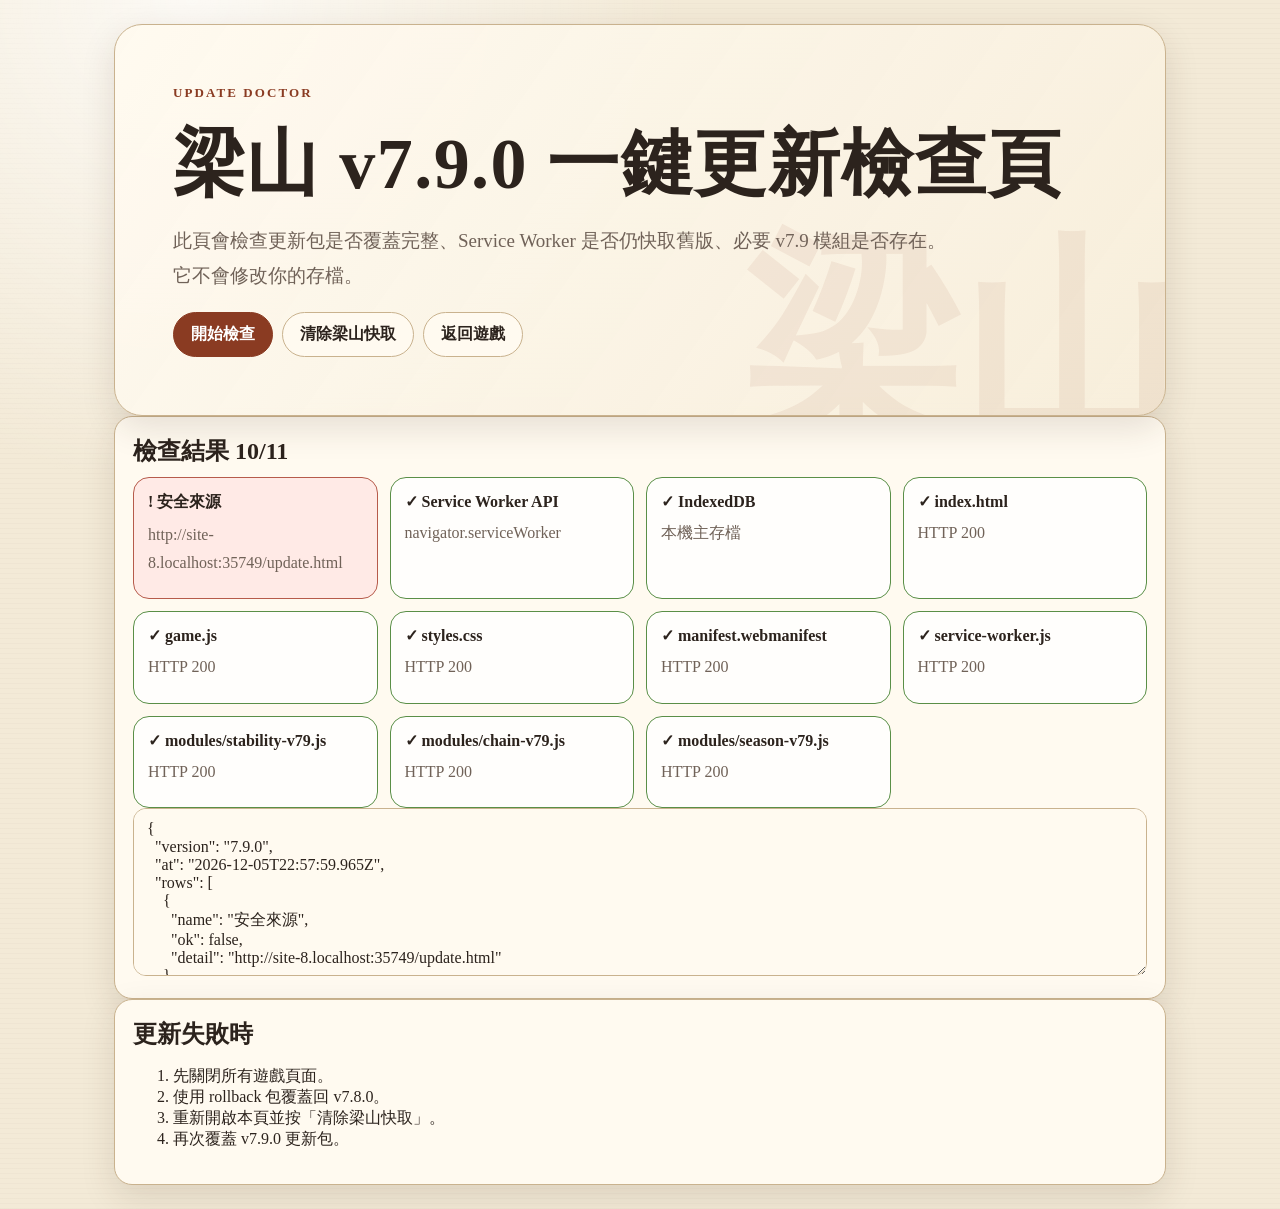
==== update.html @ 4091ff82 "Add files via upload" ====
<!doctype html>
<html lang="zh-Hant-TW"><head><meta charset="utf-8"><meta name="viewport" content="width=device-width,initial-scale=1"><title>梁山 v7.9.0 一鍵更新檢查</title><link rel="stylesheet" href="styles.css"></head>
<body><main class="update-check-page"><section class="hero"><span class="eyebrow">UPDATE DOCTOR</span><h1>梁山 v7.9.0 一鍵更新檢查頁</h1><p>此頁會檢查更新包是否覆蓋完整、Service Worker 是否仍快取舊版、必要 v7.9 模組是否存在。它不會修改你的存檔。</p><div class="actions"><button class="btn primary" id="runCheck">開始檢查</button><button class="btn" id="clearCache">清除梁山快取</button><a class="btn" href="index.html">返回遊戲</a></div></section><section id="results" class="card"><p>按「開始檢查」後顯示結果。</p></section><section class="card"><h2>更新失敗時</h2><ol><li>先關閉所有遊戲頁面。</li><li>使用 rollback 包覆蓋回 v7.8.0。</li><li>重新開啟本頁並按「清除梁山快取」。</li><li>再次覆蓋 v7.9.0 更新包。</li></ol></section></main><script>
const files=['index.html','game.js','styles.css','manifest.webmanifest','service-worker.js','modules/stability-v79.js','modules/chain-v79.js','modules/season-v79.js'];
async function exists(f){try{const r=await fetch(f,{cache:'no-store'});return {name:f,ok:r.ok,detail:'HTTP '+r.status};}catch(e){return {name:f,ok:false,detail:e.message};}}
function card(x){return `<article class="update-check-card ${x.ok?'ok':'bad'}"><b>${x.ok?'✓':'!'} ${x.name}</b><p>${x.detail||''}</p></article>`}
async function run(){const rows=[];rows.push({name:'安全來源',ok:location.protocol==='https:'||location.hostname==='localhost'||location.hostname==='127.0.0.1',detail:location.href});rows.push({name:'Service Worker API',ok:'serviceWorker'in navigator,detail:'navigator.serviceWorker'});rows.push({name:'IndexedDB',ok:'indexedDB'in window,detail:'本機主存檔'});for(const f of files)rows.push(await exists(f));document.querySelector('#results').innerHTML=`<h2>檢查結果 ${rows.filter(x=>x.ok).length}/${rows.length}</h2><div class="status-grid">${rows.map(card).join('')}</div><textarea class="field" rows="8" readonly>${JSON.stringify({version:'7.9.0',at:new Date().toISOString(),rows},null,2)}</textarea>`;}
async function clearCache(){if(!('caches'in window)){alert('此瀏覽器不支援 Cache Storage');return;}const names=await caches.keys();await Promise.all(names.filter(x=>x.includes('liangshan')).map(x=>caches.delete(x)));localStorage.setItem('liangshan-v79-cache-version','7.9.0');alert('已清除 '+names.length+' 個快取，請重新開啟遊戲。');}
document.querySelector('#runCheck').addEventListener('click',run);document.querySelector('#clearCache').addEventListener('click',clearCache);run();
</script></body></html>
---- styles.css ----
:root{
  color-scheme:light;
  --bg:#f3ead7;
  --paper:#fffaf0;
  --paper-2:#f8efdc;
  --ink:#2c231d;
  --muted:#706258;
  --line:#c9b28e;
  --accent:#8a3b22;
  --accent-2:#c47736;
  --good:#287150;
  --warn:#a26b16;
  --danger:#a33832;
  --shadow:0 12px 34px rgba(63,42,24,.13);
  --radius:18px;
  --safe-bottom:max(18px,env(safe-area-inset-bottom));
  font-family:"Noto Serif TC","PingFang TC","Microsoft JhengHei",serif;
}
*{box-sizing:border-box}
html{min-height:100%;background:var(--bg)}
body{margin:0;min-height:100vh;color:var(--ink);background:
  radial-gradient(circle at 15% 0%,rgba(255,255,255,.75),transparent 30%),
  repeating-linear-gradient(0deg,rgba(80,55,32,.025),rgba(80,55,32,.025) 1px,transparent 1px,transparent 5px),var(--bg)}
body[data-theme="dark"]{
  color-scheme:dark;--bg:#111210;--paper:#1c1e1b;--paper-2:#252820;--ink:#f2ead9;--muted:#b9ae9c;--line:#4d5146;--accent:#d87852;--accent-2:#e4a85e;--good:#73c99e;--warn:#e0b45f;--danger:#ec837d;--shadow:0 14px 38px rgba(0,0,0,.35)
}
body[data-theme="paper"]{
  color-scheme:light;--bg:#fff;--paper:#fff;--paper-2:#f6f6f6;--ink:#000;--muted:#333;--line:#000;--accent:#000;--accent-2:#333;--good:#000;--warn:#000;--danger:#000;--shadow:none
}
button,input,select,textarea{font:inherit}
button,a{touch-action:manipulation}
a{color:inherit}
button:focus-visible,a:focus-visible,input:focus-visible,select:focus-visible,textarea:focus-visible{outline:3px solid color-mix(in srgb,var(--accent) 45%,transparent);outline-offset:2px}
#app{width:min(1180px,100%);margin:auto;padding:18px 18px calc(76px + var(--safe-bottom))}
.topbar{display:flex;align-items:center;justify-content:space-between;gap:12px;margin-bottom:16px}
.brand{display:flex;align-items:center;gap:12px;min-width:0}
.brand-mark{display:grid;place-items:center;width:50px;height:50px;border:2px solid var(--accent);border-radius:50%;font-weight:900;font-size:22px;background:var(--paper);box-shadow:var(--shadow)}
.brand-text{min-width:0}.brand-text b{display:block;font-size:clamp(17px,2.6vw,23px);white-space:nowrap;overflow:hidden;text-overflow:ellipsis}.brand-text small{color:var(--muted)}
.top-actions,.actions,.inline-actions{display:flex;align-items:center;gap:9px;flex-wrap:wrap}
.hero{position:relative;overflow:hidden;padding:clamp(24px,5vw,58px);border:1px solid var(--line);border-radius:28px;background:
  linear-gradient(125deg,color-mix(in srgb,var(--paper) 96%,transparent),color-mix(in srgb,var(--paper-2) 90%,transparent));box-shadow:var(--shadow)}
.hero:after{content:"梁山";position:absolute;right:-16px;bottom:-42px;font-size:clamp(90px,18vw,220px);font-weight:900;color:color-mix(in srgb,var(--accent) 7%,transparent);line-height:1;pointer-events:none}
.hero>*{position:relative;z-index:1}.eyebrow{font-weight:800;letter-spacing:.16em;color:var(--accent);font-size:13px;text-transform:uppercase}.hero h1{margin:.35em 0 .2em;font-size:clamp(34px,7vw,72px);line-height:1.08;letter-spacing:.02em}.hero h2{margin:0 0 14px;font-size:clamp(17px,3vw,27px);font-weight:650;color:var(--accent)}.hero p{max-width:780px;font-size:clamp(16px,2vw,19px);line-height:1.85;color:var(--muted)}
.grid{display:grid;gap:16px}.grid.two{grid-template-columns:repeat(2,minmax(0,1fr))}.grid.three{grid-template-columns:repeat(3,minmax(0,1fr))}.grid.four{grid-template-columns:repeat(4,minmax(0,1fr))}
.card{background:var(--paper);border:1px solid var(--line);border-radius:var(--radius);padding:18px;box-shadow:var(--shadow)}
.card h2,.card h3{margin:0 0 10px}.card p{line-height:1.72;margin:.5em 0;color:var(--muted)}.card.success{border-color:var(--good);background:color-mix(in srgb,var(--paper) 92%,var(--good) 8%)}.card.warning{border-color:var(--warn)}.card.current{border:2px solid var(--accent)}
.metric{display:flex;justify-content:space-between;align-items:end;gap:10px}.metric strong{font-size:clamp(29px,4vw,46px);line-height:1;color:var(--accent)}.metric span{color:var(--muted)}
.btn{appearance:none;border:1px solid var(--line);border-radius:999px;background:var(--paper);color:var(--ink);padding:11px 17px;font-weight:750;text-decoration:none;cursor:pointer;transition:.16s transform,.16s background,.16s border-color;display:inline-flex;align-items:center;justify-content:center;gap:7px;min-height:44px}.btn:hover{transform:translateY(-1px);border-color:var(--accent)}.btn:disabled{opacity:.42;cursor:not-allowed;transform:none}.btn.primary{background:var(--accent);border-color:var(--accent);color:#fff}.btn.good{background:var(--good);border-color:var(--good);color:#fff}.btn.warn{background:var(--warn);border-color:var(--warn);color:#fff}.btn.danger{background:var(--danger);border-color:var(--danger);color:#fff}.btn.icon{width:44px;padding:0}.btn.small{min-height:36px;padding:7px 12px;font-size:14px}
.tag{display:inline-flex;align-items:center;gap:5px;border:1px solid var(--line);border-radius:999px;padding:4px 9px;margin:2px 4px 2px 0;font-size:13px;background:var(--paper-2);color:var(--muted)}.tag.good{border-color:var(--good);color:var(--good)}.tag.warn{border-color:var(--warn);color:var(--warn)}.tag.accent{border-color:var(--accent);color:var(--accent)}
.nav{position:sticky;top:8px;z-index:20;display:flex;gap:7px;align-items:center;overflow:auto;padding:8px;margin:0 0 16px;border:1px solid var(--line);border-radius:999px;background:color-mix(in srgb,var(--paper) 92%,transparent);backdrop-filter:blur(10px);box-shadow:var(--shadow)}.nav .btn{white-space:nowrap}.nav-spacer{flex:1}
.progress{height:12px;border-radius:999px;background:var(--paper-2);border:1px solid var(--line);overflow:hidden}.progress>i{display:block;height:100%;background:linear-gradient(90deg,var(--accent),var(--accent-2));transition:width .25s}
.section-title{display:flex;align-items:end;justify-content:space-between;gap:12px;margin:28px 0 12px}.section-title h2{margin:0}.section-title p{margin:0;color:var(--muted)}
.chapter-toolbar{display:grid;grid-template-columns:minmax(180px,1fr) auto auto;gap:10px;margin:14px 0}.field{width:100%;border:1px solid var(--line);border-radius:13px;background:var(--paper);color:var(--ink);padding:11px 13px;min-height:44px}
.chapter-grid{display:grid;grid-template-columns:repeat(3,minmax(0,1fr));gap:13px}.chapter-card{position:relative;text-align:left;min-height:190px;cursor:pointer;transition:.16s transform,.16s border-color}.chapter-card:hover{transform:translateY(-2px);border-color:var(--accent)}.chapter-card .chapter-no{display:flex;justify-content:space-between;gap:8px;align-items:center;color:var(--accent);font-weight:900}.chapter-card .chapter-icon{font-size:34px}.chapter-card h3{font-size:18px;line-height:1.45;margin:10px 0 4px}.chapter-card p{font-size:14px}.chapter-card.completed:after{content:"✓";position:absolute;right:13px;bottom:10px;display:grid;place-items:center;width:28px;height:28px;border-radius:50%;background:var(--good);color:#fff;font-weight:900}.chapter-card.recommended{border:2px solid var(--accent)}
.portrait{display:flex;gap:14px;align-items:center}.avatar{display:grid;place-items:center;flex:0 0 auto;width:64px;height:64px;border-radius:19px;background:linear-gradient(135deg,var(--accent),var(--accent-2));color:#fff;font-size:28px;font-weight:900;border:2px solid color-mix(in srgb,var(--paper) 70%,transparent)}.portrait h3{margin:0}.portrait p{margin:3px 0}
.task-list{display:grid;gap:10px}.task{width:100%;display:grid;grid-template-columns:42px 1fr auto;gap:12px;align-items:center;text-align:left;border:1px solid var(--line);border-radius:15px;padding:13px;background:var(--paper);color:var(--ink);cursor:pointer}.task:hover:not(:disabled){border-color:var(--accent)}.task:disabled{opacity:.48;cursor:not-allowed}.task.done{border-color:var(--good);background:color-mix(in srgb,var(--paper) 92%,var(--good) 8%)}.task-icon{font-size:25px;text-align:center}.task b{display:block}.task small{display:block;margin-top:3px;color:var(--muted);line-height:1.5}.task-state{font-weight:900;color:var(--good)}
.status-grid{display:grid;grid-template-columns:1.15fr .85fr;gap:16px}.statline{display:grid;grid-template-columns:54px 1fr auto;gap:8px;align-items:center;margin:10px 0;font-size:14px}.bar{height:13px;border:1px solid var(--line);border-radius:999px;overflow:hidden;background:var(--paper-2)}.bar i{display:block;height:100%;background:var(--danger)}.bar.sp i{background:var(--accent-2)}
.battle-grid{display:grid;grid-template-columns:1fr 1fr;gap:16px}.fighter{background:var(--paper);border:1px solid var(--line);border-radius:22px;padding:20px;box-shadow:var(--shadow)}.fighter.enemy{border-color:color-mix(in srgb,var(--danger) 65%,var(--line))}.fighter-head{display:flex;justify-content:space-between;align-items:start;gap:12px}.battle-actions{display:grid;grid-template-columns:repeat(2,minmax(0,1fr));gap:9px;margin-top:17px}.battle-actions .btn{border-radius:13px}.battle-note{margin-top:13px;padding:10px;border-radius:12px;background:var(--paper-2);color:var(--muted);font-size:14px}.log{max-height:250px;overflow:auto}.log div{padding:9px 0;border-bottom:1px dashed var(--line);line-height:1.55}.log div:first-child{color:var(--accent);font-weight:700}
.grade-badge{display:inline-grid;place-items:center;width:112px;height:112px;border:4px solid var(--accent);border-radius:50%;float:right;margin:0 0 12px 20px;background:var(--paper);box-shadow:var(--shadow)}.grade-badge span{font-size:51px;line-height:.9;font-weight:950;color:var(--accent)}.grade-badge small{font-weight:800;color:var(--muted)}
.roster-grid{display:grid;grid-template-columns:repeat(4,minmax(0,1fr));gap:12px}.roster-card{padding:14px}.roster-card .avatar{width:50px;height:50px;border-radius:15px;font-size:22px}.roster-card h3{font-size:16px}.roster-card p{font-size:13px}
.achievement{display:flex;gap:12px;align-items:start;padding:12px 0;border-bottom:1px dashed var(--line)}.achievement:last-child{border:0}.achievement .medal{font-size:27px}.achievement.locked{opacity:.5}
.modal-backdrop{position:fixed;inset:0;z-index:100;display:grid;place-items:center;padding:18px;background:rgba(0,0,0,.55);backdrop-filter:blur(5px)}.modal{width:min(760px,100%);max-height:90vh;overflow:auto;background:var(--paper);border:1px solid var(--line);border-radius:24px;padding:22px;box-shadow:0 30px 90px rgba(0,0,0,.35)}.modal-head{display:flex;justify-content:space-between;gap:12px;align-items:start;margin-bottom:12px}.modal h2{margin:0}.modal textarea{width:100%;min-height:220px;resize:vertical;border:1px solid var(--line);border-radius:14px;padding:12px;background:var(--paper-2);color:var(--ink);font-family:ui-monospace,SFMono-Regular,Consolas,monospace;font-size:12px}
.toast{position:relative;z-index:200;width:min(430px,calc(100vw - 30px));margin:8px auto;padding:13px 16px;border-radius:14px;background:var(--ink);color:var(--paper);box-shadow:var(--shadow);animation:toast-in .22s ease}.toast.good{background:var(--good);color:#fff}.toast.warn{background:var(--warn);color:#fff}@keyframes toast-in{from{opacity:0;transform:translateY(10px)}to{opacity:1;transform:none}}#toastRoot{position:fixed;left:0;right:0;bottom:calc(12px + env(safe-area-inset-bottom));z-index:200;pointer-events:none}
.empty{text-align:center;padding:48px 20px;color:var(--muted)}.muted{color:var(--muted)}.code{font-family:ui-monospace,SFMono-Regular,Consolas,monospace;background:var(--paper-2);border:1px solid var(--line);border-radius:7px;padding:2px 5px;font-size:.9em}.noscript{margin:30px;padding:20px;border:2px solid #900}
@media(max-width:900px){.grid.three,.grid.four,.chapter-grid{grid-template-columns:repeat(2,minmax(0,1fr))}.roster-grid{grid-template-columns:repeat(3,minmax(0,1fr))}.status-grid{grid-template-columns:1fr}}
@media(max-width:650px){#app{padding:12px 12px calc(70px + var(--safe-bottom))}.topbar{align-items:flex-start}.brand-mark{width:43px;height:43px}.top-actions .label{display:none}.grid.two,.grid.three,.grid.four,.chapter-grid,.battle-grid{grid-template-columns:1fr}.roster-grid{grid-template-columns:repeat(2,minmax(0,1fr))}.chapter-toolbar{grid-template-columns:1fr 1fr}.chapter-toolbar input{grid-column:1/-1}.hero{padding:25px 20px}.hero h1{font-size:36px}.nav{top:4px;border-radius:16px}.battle-actions{grid-template-columns:1fr}.grade-badge{float:none;margin:0 0 14px}.chapter-card{min-height:0}.task{grid-template-columns:36px 1fr auto;padding:12px}.fighter{padding:16px}}
@media(max-width:380px){.roster-grid{grid-template-columns:1fr}.top-actions .btn:not(.icon){display:none}.hero h1{font-size:31px}}
@media(prefers-reduced-motion:reduce){*,*:before,*:after{scroll-behavior:auto!important;animation:none!important;transition:none!important}}
@media print{.topbar,.nav,.actions,.top-actions,.btn{display:none!important}body{background:#fff}#app{width:100%;padding:0}.card,.hero{box-shadow:none;break-inside:avoid}}

/* v7.1.0 百八英雄深度玩法版 */
.update-banner{position:fixed;left:50%;bottom:calc(18px + env(safe-area-inset-bottom));transform:translateX(-50%);z-index:180;width:min(720px,calc(100vw - 24px));display:flex;align-items:center;justify-content:space-between;gap:14px;padding:14px 16px;border:2px solid var(--accent);border-radius:18px;background:var(--paper);box-shadow:0 20px 60px rgba(0,0,0,.28)}
.update-banner b{display:block}.update-banner small{display:block;color:var(--muted);margin-top:3px}.update-banner .actions{flex-wrap:nowrap}
.flow-list{display:grid;gap:11px}.flow-step{display:grid;grid-template-columns:42px 1fr auto;gap:12px;align-items:center;padding:14px;border:1px solid var(--line);border-radius:16px;background:var(--paper);box-shadow:var(--shadow)}.flow-step.current{border:2px solid var(--accent);background:color-mix(in srgb,var(--paper) 92%,var(--accent) 8%)}.flow-step.done{border-color:var(--good);background:color-mix(in srgb,var(--paper) 92%,var(--good) 8%)}.flow-step.locked{opacity:.55}.flow-index{display:grid;place-items:center;width:38px;height:38px;border-radius:50%;background:var(--paper-2);border:1px solid var(--line);font-weight:900}.flow-step.current .flow-index{background:var(--accent);color:#fff}.flow-step.done .flow-index{background:var(--good);color:#fff}.flow-step h3{margin:0 0 4px}.flow-step p{margin:0;color:var(--muted);line-height:1.55}.flow-step .btn{min-width:96px}
.skill-panel{display:grid;grid-template-columns:1fr 1fr;gap:12px;margin-top:13px}.skill-card{border:1px solid var(--line);border-radius:14px;padding:13px;background:var(--paper-2)}.skill-card b{display:block;color:var(--accent);margin-bottom:4px}.skill-card small{line-height:1.55;color:var(--muted)}
.boss-mechanic{margin-top:12px;padding:12px;border:1px solid var(--danger);border-radius:14px;background:color-mix(in srgb,var(--paper) 92%,var(--danger) 8%)}.boss-mechanic b{color:var(--danger)}
.shop-grid{display:grid;grid-template-columns:repeat(3,minmax(0,1fr));gap:14px}.shop-card{display:flex;flex-direction:column}.shop-card .shop-icon{font-size:42px}.shop-card .shop-level{font-weight:900;color:var(--accent);font-size:20px}.shop-card .btn{margin-top:auto}.price{font-weight:900;color:var(--warn)}
.filter-summary{display:flex;align-items:center;gap:8px;flex-wrap:wrap;margin:0 0 12px}.recent-mark{position:absolute;left:13px;bottom:10px;font-size:12px;color:var(--accent);font-weight:800}.draft-mark{border-color:var(--warn)!important}.chapter-card.draft-mark:before{content:"進行中";position:absolute;right:12px;top:50px;background:var(--warn);color:#fff;border-radius:999px;padding:3px 8px;font-size:12px;font-weight:800}
.inventory-line{display:flex;gap:8px;flex-wrap:wrap;align-items:center}.level-pips{display:flex;gap:4px;margin:8px 0}.level-pips i{width:18px;height:7px;border-radius:999px;background:var(--line)}.level-pips i.on{background:var(--accent)}
.status-effect{display:inline-flex;padding:3px 8px;border:1px solid var(--warn);border-radius:999px;color:var(--warn);font-size:12px;margin:2px}.status-effect.good{border-color:var(--good);color:var(--good)}
@media(max-width:900px){.shop-grid{grid-template-columns:repeat(2,minmax(0,1fr))}}
@media(max-width:650px){.chapter-toolbar{grid-template-columns:1fr 1fr}.chapter-toolbar input{grid-column:1/-1}.shop-grid,.skill-panel{grid-template-columns:1fr}.flow-step{grid-template-columns:36px 1fr}.flow-step>.btn{grid-column:1/-1;width:100%}.update-banner{align-items:flex-start;flex-direction:column}.update-banner .actions{width:100%;flex-wrap:wrap}.update-banner .btn{flex:1}}

/* v7.2.0 梁山聚義養成版 */
.hero.compact{padding:32px}.hero.compact h1{font-size:clamp(32px,6vw,58px)}
.materials-bar{display:flex;gap:10px;flex-wrap:wrap;align-items:center;margin:14px 0;padding:12px 14px;border:1px solid var(--line);border-radius:16px;background:var(--paper);box-shadow:var(--shadow)}
.materials-bar span{display:inline-flex;align-items:center;gap:5px;padding:5px 9px;border-radius:999px;background:var(--paper-2);font-weight:750;font-size:14px}
.team-mini{display:flex;gap:11px;align-items:center;padding:10px 0;border-bottom:1px dashed var(--line)}.team-mini:last-of-type{border-bottom:0}.team-mini .avatar{width:45px;height:45px;border-radius:13px;font-size:20px}.team-mini b,.team-mini small{display:block}.team-mini small{color:var(--muted);margin-top:3px}
.formation-preview{display:grid;grid-template-columns:1fr 1fr;gap:10px;margin-bottom:12px}.formation-card{display:flex;gap:10px;align-items:center;border:1px solid var(--line);border-radius:14px;padding:10px;background:var(--paper-2)}.formation-card .avatar{width:48px;height:48px;border-radius:14px;font-size:21px}.formation-card b,.formation-card small{display:block}.formation-card small{color:var(--muted);margin-top:3px}.bond-banner{margin-top:12px;padding:11px 13px;border:1px solid var(--good);border-radius:13px;background:color-mix(in srgb,var(--paper) 90%,var(--good) 10%);color:var(--good)}
.difficulty-row{display:flex;align-items:center;gap:7px;flex-wrap:wrap;margin-top:12px}
.formation-board{margin-top:16px}.formation-row{display:grid;grid-template-columns:80px 1fr 1fr;gap:12px;align-items:stretch;margin:12px 0}.formation-row>b{display:grid;place-items:center;border:1px solid var(--line);border-radius:14px;background:var(--paper-2)}.formation-slot{display:flex;gap:12px;align-items:center;border:1px solid var(--line);border-radius:16px;padding:13px;background:var(--paper)}.formation-slot .avatar{width:50px;height:50px;border-radius:15px;font-size:22px}.formation-slot>div{min-width:0;flex:1}.formation-slot b,.formation-slot small{display:block}.formation-slot small{color:var(--muted);margin-top:5px}.formation-slot select{margin-top:6px}
.hero-growth-grid{display:grid;grid-template-columns:repeat(3,minmax(0,1fr));gap:14px}.growth-card{display:flex;flex-direction:column}.growth-card>.btn{margin-top:auto;align-self:flex-start}.passive-box{padding:11px;border:1px solid var(--accent);border-radius:13px;background:color-mix(in srgb,var(--paper) 93%,var(--accent) 7%);margin:10px 0}.passive-box b,.passive-box small{display:block}.passive-box small{margin-top:4px;color:var(--muted);line-height:1.5}.skill-tree{display:grid;grid-template-columns:repeat(3,minmax(0,1fr));gap:7px;margin:10px 0}.tree-node{border:1px solid var(--line);border-radius:12px;background:var(--paper-2);color:var(--ink);padding:9px 7px;font-weight:800;cursor:pointer}.tree-node small{display:block;color:var(--muted);font-weight:500;margin-top:4px}.tree-node:disabled{opacity:.5;cursor:not-allowed}.equipment-line{display:grid;gap:4px;padding:9px 0;font-size:14px;color:var(--muted)}.hero-search{width:min(330px,100%)}
.equipment-grid{display:grid;grid-template-columns:repeat(2,minmax(0,1fr));gap:12px}.equipment-card{display:grid;grid-template-columns:54px 1fr auto;gap:12px;align-items:center;border:1px solid var(--line);border-radius:16px;padding:14px;background:var(--paper-2)}.equipment-card.good{border-color:var(--good)}.equipment-card.accent{border-color:var(--accent);box-shadow:inset 0 0 0 1px var(--accent)}.equipment-icon{font-size:36px}.equipment-card h3{margin:5px 0}.equipment-card p{margin:3px 0;color:var(--muted);line-height:1.5}.equipment-actions{display:flex;gap:7px;flex-direction:column}.narrow{width:auto;min-width:150px}.shop-icon{font-size:40px}
.base-grid{display:grid;grid-template-columns:repeat(3,minmax(0,1fr));gap:14px}.building-card{display:flex;flex-direction:column}.building-icon{font-size:46px}.building-card>.btn{margin-top:auto;border-radius:14px;white-space:normal}.building-card small{display:block;color:var(--muted);line-height:1.55;margin-bottom:12px}
.battle-toolbar{display:flex;justify-content:space-between;align-items:center;gap:12px;margin-bottom:14px;padding:13px 15px;border:1px solid var(--line);border-radius:16px;background:var(--paper);box-shadow:var(--shadow)}.battle-toolbar b,.battle-toolbar small{display:block}.battle-toolbar small{color:var(--muted);margin-top:3px}.combat-board{display:grid;grid-template-columns:1fr 1fr;gap:16px}.combat-board h2{margin:0 0 10px}.combat-team{display:grid;gap:10px}.unit-card{width:100%;text-align:left;border:1px solid var(--line);border-radius:16px;padding:13px;background:var(--paper);color:var(--ink);box-shadow:var(--shadow)}button.unit-card{cursor:pointer}.unit-card.active{border:2px solid var(--good);background:color-mix(in srgb,var(--paper) 92%,var(--good) 8%)}.unit-card.targeted{border:2px solid var(--danger);background:color-mix(in srgb,var(--paper) 92%,var(--danger) 8%)}.unit-card.fallen{opacity:.42;filter:grayscale(1)}.unit-head{display:flex;gap:10px;align-items:center;margin-bottom:7px}.unit-head b,.unit-head small{display:block}.unit-head small{color:var(--muted);margin-top:2px}.small-avatar{width:42px;height:42px;border-radius:12px;font-size:19px}.mechanic-note{display:block;margin-top:8px;color:var(--danger);line-height:1.45}.active-panel{margin-top:16px}.active-panel .battle-actions{grid-template-columns:repeat(3,minmax(0,1fr))}
@media(max-width:950px){.hero-growth-grid,.base-grid{grid-template-columns:repeat(2,minmax(0,1fr))}.equipment-grid{grid-template-columns:1fr}.active-panel .battle-actions{grid-template-columns:repeat(2,minmax(0,1fr))}}
@media(max-width:700px){.formation-preview,.combat-board,.hero-growth-grid,.base-grid{grid-template-columns:1fr}.formation-row{grid-template-columns:1fr}.formation-row>b{padding:9px}.equipment-card{grid-template-columns:45px 1fr}.equipment-actions{grid-column:1/-1;flex-direction:row}.battle-toolbar{align-items:flex-start;flex-direction:column}.battle-toolbar .actions{width:100%}.active-panel .battle-actions{grid-template-columns:1fr}.skill-tree{grid-template-columns:1fr}.materials-bar{gap:6px}.materials-bar span{font-size:12px}.formation-slot{align-items:flex-start}}

/* v7.3.0 梁山英雄覺醒與戰略回合版 */
.warning-banner{margin:0 0 14px;padding:12px 15px;border:1px solid var(--warn);border-radius:14px;background:color-mix(in srgb,var(--paper) 90%,var(--warn) 10%);color:var(--warn);font-weight:750}
.story-choice{padding:16px;border:1px solid var(--accent);border-radius:18px;background:color-mix(in srgb,var(--paper) 94%,var(--accent) 6%)}
.choice-grid{display:grid;grid-template-columns:repeat(2,minmax(0,1fr));gap:12px;margin-top:12px}.choice-card{appearance:none;text-align:left;border:1px solid var(--line);border-radius:16px;padding:15px;background:var(--paper);color:var(--ink);cursor:pointer}.choice-card:hover{border-color:var(--accent);transform:translateY(-1px)}.choice-card b,.choice-card small{display:block}.choice-card small{margin-top:6px;line-height:1.55;color:var(--muted)}.choice-card.selected{border:2px solid var(--accent);background:color-mix(in srgb,var(--paper) 90%,var(--accent) 10%)}.choice-summary{padding:12px 14px;border-left:4px solid var(--accent);border-radius:10px;background:var(--paper-2)}
.intel-panel{display:grid;grid-template-columns:auto 1fr;gap:14px;align-items:start;padding:14px;border:1px solid var(--warn);border-radius:16px;background:color-mix(in srgb,var(--paper) 94%,var(--warn) 6%)}.intel-panel .intel-icon{font-size:34px}.intel-panel h3{margin:0 0 5px}.intel-tags{display:flex;gap:6px;flex-wrap:wrap;margin-top:9px}
.initiative-strip{display:flex;gap:7px;overflow-x:auto;padding:10px;margin-bottom:14px;border:1px solid var(--line);border-radius:15px;background:var(--paper);scrollbar-width:thin}.initiative-token{flex:0 0 auto;padding:6px 10px;border:1px solid var(--line);border-radius:999px;background:var(--paper-2);font-size:13px;white-space:nowrap}.initiative-token.current{border:2px solid var(--accent);font-weight:900;background:color-mix(in srgb,var(--paper) 86%,var(--accent) 14%)}.initiative-token.ally{color:var(--good)}.initiative-token.enemy{color:var(--danger)}.initiative-token.fallen{opacity:.4;text-decoration:line-through}
.boss-phase-alert{margin:0 0 12px;padding:12px 14px;border:2px solid var(--danger);border-radius:15px;background:color-mix(in srgb,var(--paper) 88%,var(--danger) 12%);color:var(--danger);font-weight:900;animation:phasePulse .45s ease-out}@keyframes phasePulse{from{transform:scale(.98);opacity:.45}to{transform:scale(1);opacity:1}}
.formation-tabs{display:flex;gap:8px;flex-wrap:wrap;margin:0 0 12px}.branch-row{display:grid;grid-template-columns:74px 1fr 1fr;gap:8px;align-items:stretch;margin:9px 0}.branch-row>b{display:grid;place-items:center;border:1px solid var(--line);border-radius:12px;background:var(--paper-2);font-size:14px;text-align:center}.tree-node.selected{border:2px solid var(--accent);background:color-mix(in srgb,var(--paper) 90%,var(--accent) 10%)}
.awakening-box{margin:8px 0;padding:11px;border:1px dashed var(--line);border-radius:13px;background:var(--paper-2)}.awakening-box b,.awakening-box small{display:block}.awakening-box small{margin-top:4px;color:var(--muted);line-height:1.5}.awakening-box.awakened{border:2px solid var(--accent);background:linear-gradient(135deg,color-mix(in srgb,var(--paper) 86%,var(--accent) 14%),var(--paper));box-shadow:inset 0 0 24px color-mix(in srgb,var(--accent) 11%,transparent)}
.equipment-picker{display:grid;gap:9px;max-height:min(62vh,620px);overflow:auto;padding-right:3px}.pick-item{appearance:none;width:100%;display:grid;grid-template-columns:1fr auto;gap:5px 12px;text-align:left;border:1px solid var(--line);border-radius:14px;padding:12px;background:var(--paper);color:var(--ink);cursor:pointer}.pick-item:hover,.pick-item.selected{border-color:var(--accent);background:color-mix(in srgb,var(--paper) 92%,var(--accent) 8%)}.pick-item b{grid-column:1/-1}.pick-item small{color:var(--muted)}.pick-item em{font-style:normal;color:var(--warn);font-size:13px}.set-guide{display:flex;gap:7px;flex-wrap:wrap;margin:10px 0 14px}
.backup-list{display:grid;gap:8px;max-height:260px;overflow:auto}.backup-row{appearance:none;display:flex;align-items:center;justify-content:space-between;gap:12px;width:100%;text-align:left;border:1px solid var(--line);border-radius:12px;padding:11px 13px;background:var(--paper);color:var(--ink);cursor:pointer}.backup-row:hover{border-color:var(--accent)}.backup-row b,.backup-row small{display:block}.backup-row small{color:var(--muted)}
.page-head{display:flex;align-items:end;justify-content:space-between;gap:16px;margin:18px 0}.page-head h1{margin:.2em 0}.page-head p{margin:0;color:var(--muted);line-height:1.65}.muted{color:var(--muted)}
.ending{text-align:center;padding:clamp(26px,6vw,62px);border:1px solid var(--line);border-radius:24px;background:var(--paper);box-shadow:var(--shadow)}.grade.huge{display:grid;place-items:center;width:120px;height:120px;margin:10px auto;border:5px solid var(--accent);border-radius:50%;font-size:64px;font-weight:950;color:var(--accent)}.achievement-grid{display:grid;grid-template-columns:repeat(2,minmax(0,1fr));gap:10px;text-align:left;margin:20px auto;max-width:760px}
@media(max-width:760px){.choice-grid,.achievement-grid{grid-template-columns:1fr}.branch-row{grid-template-columns:1fr}.branch-row>b{padding:8px}.page-head{align-items:stretch;flex-direction:column}.intel-panel{grid-template-columns:1fr}.pick-item{grid-template-columns:1fr}.backup-row{align-items:flex-start;flex-direction:column}.initiative-token{font-size:12px}.boss-phase-alert{font-size:14px}}

/* v7.6.0 共用養成、雲端與無障礙樣式 */
body{font-size:calc(16px * var(--user-font-scale,1))}
.skip-link{position:fixed;left:12px;top:-80px;z-index:999;padding:10px 14px;border-radius:10px;background:var(--ink);color:var(--paper);font-weight:800}.skip-link:focus{top:10px}
body.high-contrast{--bg:#000;--paper:#000;--paper-2:#111;--ink:#fff;--muted:#fff;--line:#fff;--accent:#ffdf00;--accent-2:#00e5ff;--good:#57ff9a;--warn:#ffd45c;--danger:#ff7777;--shadow:none}
body.high-contrast .btn.primary,body.high-contrast .btn.good,body.high-contrast .btn.danger{color:#000}
body.reduce-motion *,body.reduce-motion *::before,body.reduce-motion *::after{animation-duration:.001ms!important;animation-iteration-count:1!important;transition-duration:.001ms!important;scroll-behavior:auto!important}
body.hide-keyboard-hints kbd{display:none}
kbd{display:inline-grid;place-items:center;min-width:21px;padding:1px 5px;border:1px solid var(--line);border-bottom-width:2px;border-radius:5px;background:var(--paper-2);font-size:.75em;color:var(--muted)}
.btn.tiny{min-height:32px;padding:5px 9px;font-size:12px}
.check-row{display:flex;gap:9px;align-items:center;padding:9px 0}.check-row input{width:20px;height:20px}
.craft-grid{display:grid;grid-template-columns:repeat(6,minmax(0,1fr));gap:8px;margin:14px 0}.craft-btn{flex-direction:column;border-radius:14px;white-space:normal}.craft-btn small{font-weight:500;color:var(--muted)}
.six-slot-grid{display:grid;grid-template-columns:repeat(2,minmax(0,1fr));gap:7px;margin:10px 0}.equip-slot{display:grid;grid-template-columns:52px 1fr auto;align-items:center;gap:6px;padding:8px;border:1px solid var(--line);border-radius:12px;background:var(--paper-2)}.equip-slot span{font-size:12px;color:var(--muted)}.equip-slot b{font-size:13px;overflow:hidden;text-overflow:ellipsis;white-space:nowrap}
.equipment-card.locked{box-shadow:inset 0 0 0 2px var(--warn)}
.production-card{margin-bottom:16px}.dispatch-grid,.route-grid{display:grid;grid-template-columns:repeat(3,minmax(0,1fr));gap:12px}.dispatch-card,.route-card{border:1px solid var(--line);border-radius:14px;padding:14px;background:var(--paper-2)}.route-card{display:flex;flex-direction:column}.route-card .btn{margin-top:auto}.route-icon{font-size:36px}.dispatch-form{display:grid;grid-template-columns:1fr 1fr auto;gap:10px;align-items:end;margin-top:14px;padding-top:14px;border-top:1px dashed var(--line)}
.endgame-card{display:flex;flex-direction:column}.endgame-card .btn{margin-top:auto}.compare-grid{display:grid;grid-template-columns:1fr 1fr;gap:12px}.compare-grid section{padding:12px;border:1px solid var(--line);border-radius:13px;background:var(--paper-2)}
.branch-ending{max-width:780px;margin:16px auto;text-align:left;border:2px solid var(--accent)}
.modal{max-height:90vh;overflow:auto}.modal label{display:block;margin:10px 0}.modal label.check-row{display:flex}
.status-effect{display:inline-block;margin:2px;padding:3px 7px;border-radius:999px;border:1px solid var(--danger);font-size:12px;color:var(--danger)}.status-effect.good{border-color:var(--good);color:var(--good)}
@media(max-width:1050px){.craft-grid{grid-template-columns:repeat(3,minmax(0,1fr))}.route-grid,.dispatch-grid{grid-template-columns:repeat(2,minmax(0,1fr))}}
@media(max-width:700px){.craft-grid,.route-grid,.dispatch-grid,.six-slot-grid,.compare-grid{grid-template-columns:1fr}.dispatch-form{grid-template-columns:1fr}.equip-slot{grid-template-columns:48px 1fr auto}.grid.three,.grid.four{grid-template-columns:1fr}.top-actions{gap:5px}.nav{border-radius:14px}.chapter-toolbar{grid-template-columns:1fr}.chapter-grid{grid-template-columns:1fr}}

/* v7.6.0 全章回精修與正式營運版 */
.hero-portrait{width:58px;height:74px;object-fit:cover;border:1px solid var(--line);border-radius:14px;background:var(--paper-2);box-shadow:0 5px 16px rgba(0,0,0,.12);flex:0 0 auto}
.hero-portrait.large{width:96px;height:124px;border-radius:19px}
.chapter-art{position:relative;overflow:hidden;background-size:cover;background-position:center}.chapter-art::before{content:"";position:absolute;inset:0;background:linear-gradient(90deg,color-mix(in srgb,var(--paper) 96%,transparent),color-mix(in srgb,var(--paper) 72%,transparent));pointer-events:none}.chapter-art>*{position:relative;z-index:1}
.tutorial-banner{display:flex;align-items:center;justify-content:space-between;gap:18px;margin:16px 0;border:2px solid var(--accent);background:linear-gradient(120deg,color-mix(in srgb,var(--paper) 88%,var(--accent) 12%),var(--paper))}.tutorial-banner h2{margin:.15em 0}.tutorial-banner p{margin:0}
.locked-nav{filter:grayscale(.65);opacity:.62}.locked-nav[aria-disabled="true"]{cursor:not-allowed}
.loadout-grid{display:grid;grid-template-columns:repeat(3,minmax(0,1fr));gap:10px}.loadout-card{display:flex;flex-direction:column;gap:7px;border:1px solid var(--line);border-radius:14px;padding:12px;background:var(--paper-2)}.loadout-card small{color:var(--muted)}
.rogue-branches{display:grid;grid-template-columns:repeat(3,minmax(0,1fr));gap:8px;margin:12px 0}.rogue-branches .choice-card{min-height:112px}.rogue-map{display:flex;gap:5px;flex-wrap:wrap;margin:10px 0}.rogue-node{display:grid;place-items:center;width:29px;height:29px;border:1px solid var(--line);border-radius:50%;font-size:12px;background:var(--paper-2)}.rogue-node.done{background:var(--good);color:#fff}.rogue-node.current{border:3px solid var(--accent);font-weight:900}
.merge-preview{margin:12px 0;padding:12px;border:1px dashed var(--line);border-radius:13px;background:var(--paper-2)}.merge-preview p{margin:.35em 0}
.deployment-grid{display:grid;grid-template-columns:repeat(2,minmax(0,1fr));gap:8px;margin-top:12px}.diag-row{display:flex;flex-direction:column;gap:4px;border:1px solid var(--line);border-radius:12px;padding:10px;background:var(--paper-2)}.diag-row.ok{border-color:var(--good)}.diag-row.bad{border-color:var(--warn)}.diag-row small{color:var(--muted);overflow-wrap:anywhere}
.screen-reader-mode .toast{transition:none}.screen-reader-mode .battle-log[aria-live]{max-height:220px}
@media(max-width:760px){.tutorial-banner{align-items:stretch;flex-direction:column}.loadout-grid,.rogue-branches,.deployment-grid{grid-template-columns:1fr}.hero-portrait.large{width:78px;height:102px}}


/* v7.8.0 正式部署與百八完章版 */
.v78-map{position:relative;min-height:260px;border:1px solid var(--line);border-radius:18px;background:radial-gradient(circle at 20% 25%,color-mix(in srgb,var(--accent) 16%,transparent),transparent 26%),linear-gradient(135deg,var(--paper),var(--paper-2));overflow:hidden;padding:14px}.v78-map-node{position:absolute;transform:translate(-50%,-50%);display:grid;place-items:center;width:38px;height:38px;border:2px solid var(--line);border-radius:50%;background:var(--paper);font-weight:900}.v78-map-node.current{border-color:var(--accent);box-shadow:0 0 0 5px color-mix(in srgb,var(--accent) 22%,transparent)}.v78-map-node.hidden{border-style:dashed;color:var(--warn)}
.v78-merge-fields{display:grid;grid-template-columns:repeat(2,minmax(0,1fr));gap:9px}.v78-merge-fields label{border:1px solid var(--line);border-radius:12px;padding:10px;background:var(--paper-2)}
.v78-recommend{border:2px solid var(--accent);background:linear-gradient(120deg,color-mix(in srgb,var(--paper) 86%,var(--accent) 14%),var(--paper));border-radius:18px;padding:14px;margin:12px 0}.v78-recommend b{display:block}.v78-chip{display:inline-flex;gap:5px;align-items:center;border:1px solid var(--line);border-radius:999px;padding:4px 9px;margin:2px;background:var(--paper-2);font-size:13px}.boss-portrait{width:84px;height:84px;border-radius:18px;border:1px solid var(--line);object-fit:cover;background:var(--paper-2)}.a11y-v78 .toast{max-width:min(92vw,520px)}
@media(max-width:760px){.v78-merge-fields{grid-template-columns:1fr}.v78-map{min-height:220px}.v78-map-node{width:34px;height:34px}}


/* v7.9.0 安全更新與正式營運穩定版 */
.chain-summary{border-left:4px solid var(--accent,#a65b2a)}
.chain-row{padding:10px 12px;border:1px solid rgba(120,80,40,.18);border-radius:12px;margin:8px 0;background:rgba(255,255,255,.55)}
.chain-row.active{background:rgba(255,241,196,.8);border-color:rgba(170,112,24,.55)}
.season-panel{border:1px solid rgba(59,102,142,.25);background:linear-gradient(135deg,rgba(235,246,255,.88),rgba(255,251,239,.88))}
.leaderboard{padding-left:1.4rem;line-height:1.8}.leaderboard li{border-bottom:1px dashed rgba(80,60,40,.2);padding:.15rem 0}
.update-check-page{max-width:1100px;margin:auto;padding:24px}.update-check-page .status-grid{display:grid;grid-template-columns:repeat(auto-fit,minmax(220px,1fr));gap:12px}.update-check-card{border:1px solid rgba(80,60,40,.22);border-radius:16px;padding:14px;background:rgba(255,255,255,.82)}
.update-check-card.ok{border-color:#5a8f47}.update-check-card.bad{border-color:#b65b4b;background:rgba(255,232,228,.85)}
.report-actions{display:flex;gap:8px;flex-wrap:wrap;margin-top:10px}.ops-warning{background:#fff2d1;border-left:4px solid #b78020;padding:12px;border-radius:12px}
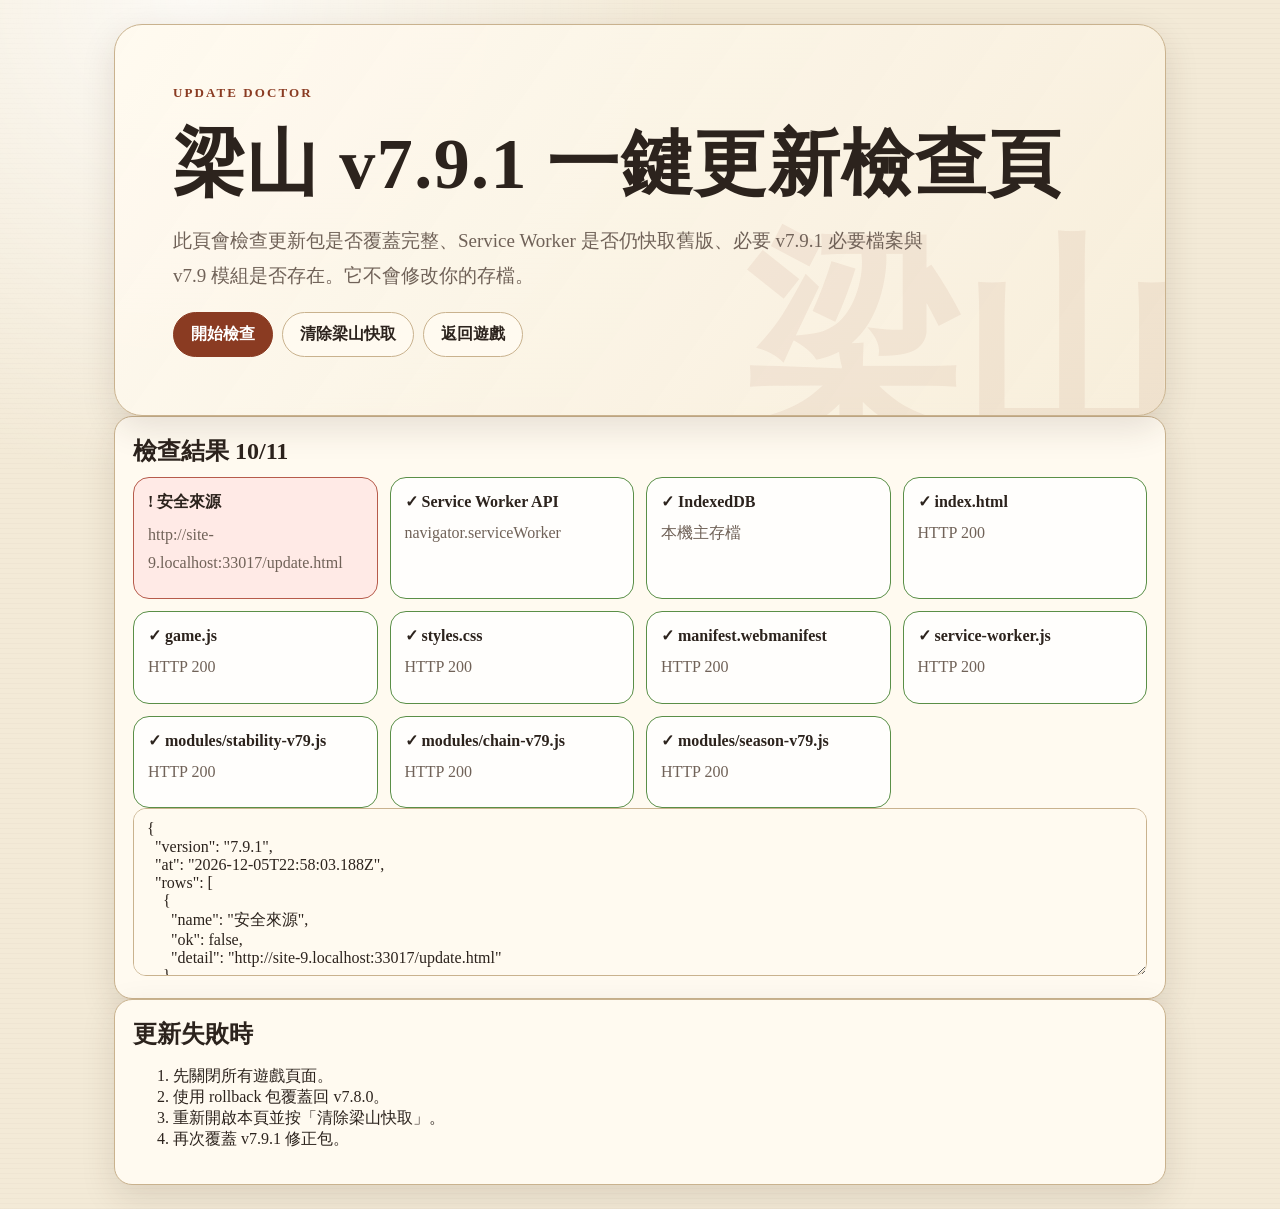
==== commit faffa9e1: "Add files via upload" ====
--- a/update.html
+++ b/update.html
@@ -1,10 +1,10 @@
 <!doctype html>
-<html lang="zh-Hant-TW"><head><meta charset="utf-8"><meta name="viewport" content="width=device-width,initial-scale=1"><title>梁山 v7.9.0 一鍵更新檢查</title><link rel="stylesheet" href="styles.css"></head>
-<body><main class="update-check-page"><section class="hero"><span class="eyebrow">UPDATE DOCTOR</span><h1>梁山 v7.9.0 一鍵更新檢查頁</h1><p>此頁會檢查更新包是否覆蓋完整、Service Worker 是否仍快取舊版、必要 v7.9 模組是否存在。它不會修改你的存檔。</p><div class="actions"><button class="btn primary" id="runCheck">開始檢查</button><button class="btn" id="clearCache">清除梁山快取</button><a class="btn" href="index.html">返回遊戲</a></div></section><section id="results" class="card"><p>按「開始檢查」後顯示結果。</p></section><section class="card"><h2>更新失敗時</h2><ol><li>先關閉所有遊戲頁面。</li><li>使用 rollback 包覆蓋回 v7.8.0。</li><li>重新開啟本頁並按「清除梁山快取」。</li><li>再次覆蓋 v7.9.0 更新包。</li></ol></section></main><script>
+<html lang="zh-Hant-TW"><head><meta charset="utf-8"><meta name="viewport" content="width=device-width,initial-scale=1"><title>梁山 v7.9.1 一鍵更新檢查</title><link rel="stylesheet" href="styles.css"></head>
+<body><main class="update-check-page"><section class="hero"><span class="eyebrow">UPDATE DOCTOR</span><h1>梁山 v7.9.1 一鍵更新檢查頁</h1><p>此頁會檢查更新包是否覆蓋完整、Service Worker 是否仍快取舊版、必要 v7.9.1 必要檔案與 v7.9 模組是否存在。它不會修改你的存檔。</p><div class="actions"><button class="btn primary" id="runCheck">開始檢查</button><button class="btn" id="clearCache">清除梁山快取</button><a class="btn" href="index.html">返回遊戲</a></div></section><section id="results" class="card"><p>按「開始檢查」後顯示結果。</p></section><section class="card"><h2>更新失敗時</h2><ol><li>先關閉所有遊戲頁面。</li><li>使用 rollback 包覆蓋回 v7.8.0。</li><li>重新開啟本頁並按「清除梁山快取」。</li><li>再次覆蓋 v7.9.1 修正包。</li></ol></section></main><script>
 const files=['index.html','game.js','styles.css','manifest.webmanifest','service-worker.js','modules/stability-v79.js','modules/chain-v79.js','modules/season-v79.js'];
 async function exists(f){try{const r=await fetch(f,{cache:'no-store'});return {name:f,ok:r.ok,detail:'HTTP '+r.status};}catch(e){return {name:f,ok:false,detail:e.message};}}
 function card(x){return `<article class="update-check-card ${x.ok?'ok':'bad'}"><b>${x.ok?'✓':'!'} ${x.name}</b><p>${x.detail||''}</p></article>`}
-async function run(){const rows=[];rows.push({name:'安全來源',ok:location.protocol==='https:'||location.hostname==='localhost'||location.hostname==='127.0.0.1',detail:location.href});rows.push({name:'Service Worker API',ok:'serviceWorker'in navigator,detail:'navigator.serviceWorker'});rows.push({name:'IndexedDB',ok:'indexedDB'in window,detail:'本機主存檔'});for(const f of files)rows.push(await exists(f));document.querySelector('#results').innerHTML=`<h2>檢查結果 ${rows.filter(x=>x.ok).length}/${rows.length}</h2><div class="status-grid">${rows.map(card).join('')}</div><textarea class="field" rows="8" readonly>${JSON.stringify({version:'7.9.0',at:new Date().toISOString(),rows},null,2)}</textarea>`;}
-async function clearCache(){if(!('caches'in window)){alert('此瀏覽器不支援 Cache Storage');return;}const names=await caches.keys();await Promise.all(names.filter(x=>x.includes('liangshan')).map(x=>caches.delete(x)));localStorage.setItem('liangshan-v79-cache-version','7.9.0');alert('已清除 '+names.length+' 個快取，請重新開啟遊戲。');}
+async function run(){const rows=[];rows.push({name:'安全來源',ok:location.protocol==='https:'||location.hostname==='localhost'||location.hostname==='127.0.0.1',detail:location.href});rows.push({name:'Service Worker API',ok:'serviceWorker'in navigator,detail:'navigator.serviceWorker'});rows.push({name:'IndexedDB',ok:'indexedDB'in window,detail:'本機主存檔'});for(const f of files)rows.push(await exists(f));document.querySelector('#results').innerHTML=`<h2>檢查結果 ${rows.filter(x=>x.ok).length}/${rows.length}</h2><div class="status-grid">${rows.map(card).join('')}</div><textarea class="field" rows="8" readonly>${JSON.stringify({version:'7.9.1',at:new Date().toISOString(),rows},null,2)}</textarea>`;}
+async function clearCache(){if(!('caches'in window)){alert('此瀏覽器不支援 Cache Storage');return;}const names=await caches.keys();await Promise.all(names.filter(x=>x.includes('liangshan')).map(x=>caches.delete(x)));localStorage.setItem('liangshan-v791-cache-version','7.9.1');alert('已清除 '+names.length+' 個快取，請重新開啟遊戲。');}
 document.querySelector('#runCheck').addEventListener('click',run);document.querySelector('#clearCache').addEventListener('click',clearCache);run();
 </script></body></html>
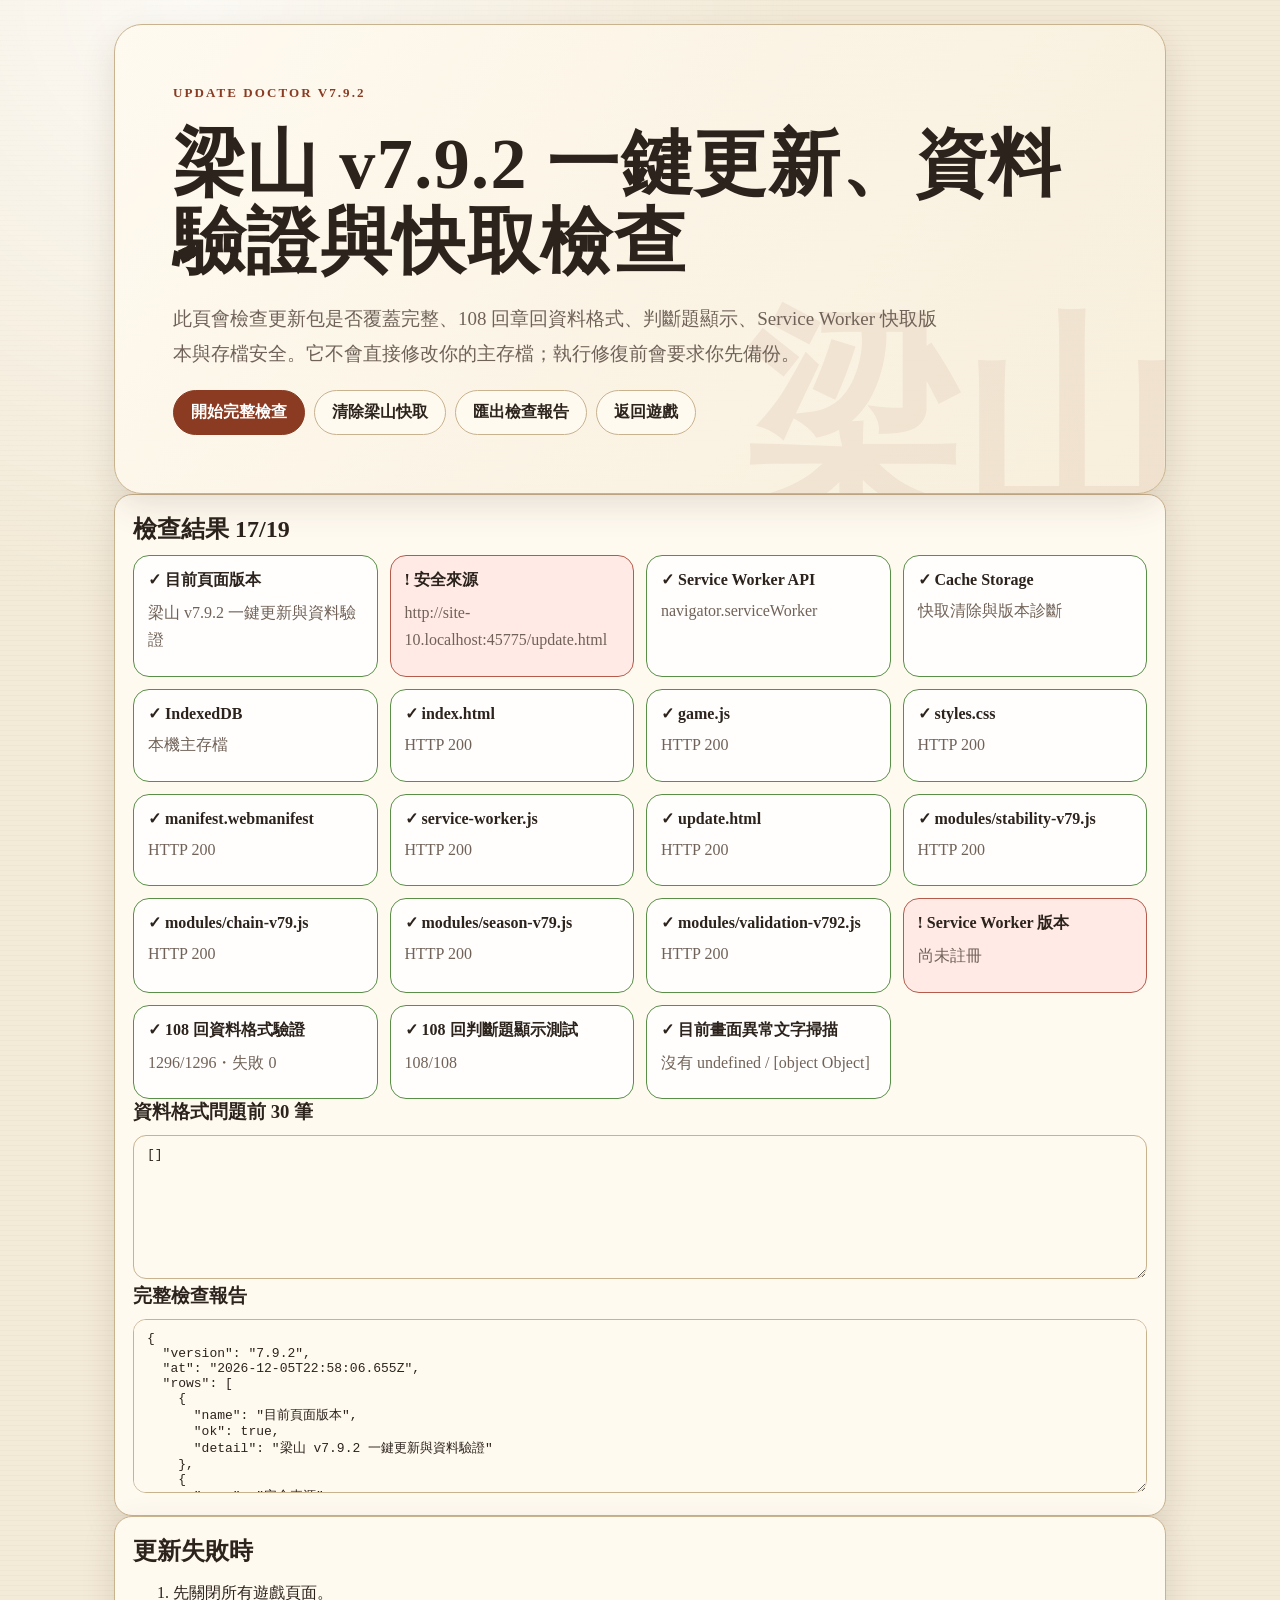
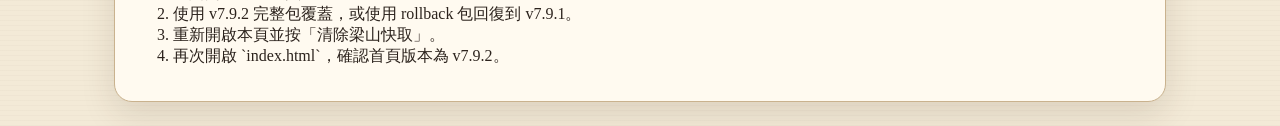
==== commit b0ad4fae: "Add files via upload" ====
--- a/update.html
+++ b/update.html
@@ -1,10 +1,19 @@
 <!doctype html>
-<html lang="zh-Hant-TW"><head><meta charset="utf-8"><meta name="viewport" content="width=device-width,initial-scale=1"><title>梁山 v7.9.1 一鍵更新檢查</title><link rel="stylesheet" href="styles.css"></head>
-<body><main class="update-check-page"><section class="hero"><span class="eyebrow">UPDATE DOCTOR</span><h1>梁山 v7.9.1 一鍵更新檢查頁</h1><p>此頁會檢查更新包是否覆蓋完整、Service Worker 是否仍快取舊版、必要 v7.9.1 必要檔案與 v7.9 模組是否存在。它不會修改你的存檔。</p><div class="actions"><button class="btn primary" id="runCheck">開始檢查</button><button class="btn" id="clearCache">清除梁山快取</button><a class="btn" href="index.html">返回遊戲</a></div></section><section id="results" class="card"><p>按「開始檢查」後顯示結果。</p></section><section class="card"><h2>更新失敗時</h2><ol><li>先關閉所有遊戲頁面。</li><li>使用 rollback 包覆蓋回 v7.8.0。</li><li>重新開啟本頁並按「清除梁山快取」。</li><li>再次覆蓋 v7.9.1 修正包。</li></ol></section></main><script>
-const files=['index.html','game.js','styles.css','manifest.webmanifest','service-worker.js','modules/stability-v79.js','modules/chain-v79.js','modules/season-v79.js'];
+<html lang="zh-Hant-TW"><head><meta charset="utf-8"><meta name="viewport" content="width=device-width,initial-scale=1"><title>梁山 v7.9.2 一鍵更新與資料驗證</title><link rel="stylesheet" href="styles.css"><script defer src="chapters.js"></script><script defer src="modules/epic-chapters.js"></script><script defer src="modules/epic-chapters-v76.js"></script><script defer src="modules/epic-chapters-v77.js"></script><script defer src="modules/epic-chapters-v78.js"></script><script defer src="modules/stability-v79.js"></script><script defer src="modules/validation-v792.js"></script></head>
+<body><main class="update-check-page"><section class="hero"><span class="eyebrow">UPDATE DOCTOR v7.9.2</span><h1>梁山 v7.9.2 一鍵更新、資料驗證與快取檢查</h1><p>此頁會檢查更新包是否覆蓋完整、108 回章回資料格式、判斷題顯示、Service Worker 快取版本與存檔安全。它不會直接修改你的主存檔；執行修復前會要求你先備份。</p><div class="actions"><button class="btn primary" id="runCheck">開始完整檢查</button><button class="btn" id="clearCache">清除梁山快取</button><button class="btn" id="exportReport">匯出檢查報告</button><a class="btn" href="index.html">返回遊戲</a></div></section><section id="results" class="card"><p>按「開始完整檢查」後顯示結果。</p></section><section class="card"><h2>更新失敗時</h2><ol><li>先關閉所有遊戲頁面。</li><li>使用 v7.9.2 完整包覆蓋，或使用 rollback 包回復到 v7.9.1。</li><li>重新開啟本頁並按「清除梁山快取」。</li><li>再次開啟 `index.html`，確認首頁版本為 v7.9.2。</li></ol></section></main><script>
+const VERSION='7.9.2';let lastReport=null;
+const files=['index.html','game.js','styles.css','manifest.webmanifest','service-worker.js','update.html','modules/stability-v79.js','modules/chain-v79.js','modules/season-v79.js','modules/validation-v792.js'];
 async function exists(f){try{const r=await fetch(f,{cache:'no-store'});return {name:f,ok:r.ok,detail:'HTTP '+r.status};}catch(e){return {name:f,ok:false,detail:e.message};}}
 function card(x){return `<article class="update-check-card ${x.ok?'ok':'bad'}"><b>${x.ok?'✓':'!'} ${x.name}</b><p>${x.detail||''}</p></article>`}
-async function run(){const rows=[];rows.push({name:'安全來源',ok:location.protocol==='https:'||location.hostname==='localhost'||location.hostname==='127.0.0.1',detail:location.href});rows.push({name:'Service Worker API',ok:'serviceWorker'in navigator,detail:'navigator.serviceWorker'});rows.push({name:'IndexedDB',ok:'indexedDB'in window,detail:'本機主存檔'});for(const f of files)rows.push(await exists(f));document.querySelector('#results').innerHTML=`<h2>檢查結果 ${rows.filter(x=>x.ok).length}/${rows.length}</h2><div class="status-grid">${rows.map(card).join('')}</div><textarea class="field" rows="8" readonly>${JSON.stringify({version:'7.9.1',at:new Date().toISOString(),rows},null,2)}</textarea>`;}
-async function clearCache(){if(!('caches'in window)){alert('此瀏覽器不支援 Cache Storage');return;}const names=await caches.keys();await Promise.all(names.filter(x=>x.includes('liangshan')).map(x=>caches.delete(x)));localStorage.setItem('liangshan-v791-cache-version','7.9.1');alert('已清除 '+names.length+' 個快取，請重新開啟遊戲。');}
-document.querySelector('#runCheck').addEventListener('click',run);document.querySelector('#clearCache').addEventListener('click',clearCache);run();
-</script></body></html>
+async function swVersion(){if(!('serviceWorker'in navigator))return {name:'Service Worker 版本',ok:false,detail:'不支援'};try{const reg=await navigator.serviceWorker.getRegistration('./');if(!reg)return {name:'Service Worker 版本',ok:false,detail:'尚未註冊'};reg.update().catch(()=>{});return {name:'Service Worker 版本',ok:true,detail:'已註冊；請回首頁完成接管後重新檢查快取版本'};}catch(e){return {name:'Service Worker 版本',ok:false,detail:e.message};}}
+async function run(){const rows=[];rows.push({name:'目前頁面版本',ok:document.title.includes(VERSION),detail:document.title});rows.push({name:'安全來源',ok:location.protocol==='https:'||location.hostname==='localhost'||location.hostname==='127.0.0.1',detail:location.href});rows.push({name:'Service Worker API',ok:'serviceWorker'in navigator,detail:'navigator.serviceWorker'});rows.push({name:'Cache Storage',ok:'caches'in window,detail:'快取清除與版本診斷'});rows.push({name:'IndexedDB',ok:'indexedDB'in window,detail:'本機主存檔'});for(const f of files)rows.push(await exists(f));rows.push(await swVersion());
+ const data=window.LS792Validation?.validateAll?.(window.LIANGSHAN_CHAPTERS||[])||{passed:0,total:1,ok:false,failures:[{chapter:'?',name:'資料驗證模組',detail:'未載入'}]};
+ const display=window.LS792Validation?.displayTest?.(window.LIANGSHAN_CHAPTERS||[])||{passed:0,total:1,ok:false,rows:[]};
+ const visible=window.LS792Validation?.scanText?.(document)||{passed:0,total:1,ok:false,matches:[]};
+ rows.push({name:'108 回資料格式驗證',ok:data.ok,detail:`${data.passed}/${data.total}・失敗 ${data.failures?.length||0}`});rows.push({name:'108 回判斷題顯示測試',ok:display.ok,detail:`${display.passed}/${display.total}`});rows.push({name:'目前畫面異常文字掃描',ok:visible.ok,detail:visible.ok?'沒有 undefined / [object Object]':`${visible.matches.length} 筆`});
+ lastReport={version:VERSION,at:new Date().toISOString(),rows,dataSummary:{passed:data.passed,total:data.total,failures:(data.failures||[]).slice(0,30)},displaySummary:{passed:display.passed,total:display.total,failures:(display.rows||[]).filter(x=>!x.ok).slice(0,30)},visible};
+ document.querySelector('#results').innerHTML=`<h2>檢查結果 ${rows.filter(x=>x.ok).length}/${rows.length}</h2><div class="status-grid">${rows.map(card).join('')}</div><h3>資料格式問題前 30 筆</h3><textarea class="field" rows="8" readonly>${JSON.stringify(lastReport.dataSummary.failures,null,2)}</textarea><h3>完整檢查報告</h3><textarea class="field" rows="10" readonly>${JSON.stringify(lastReport,null,2)}</textarea>`;}
+async function clearCache(){if(!('caches'in window)){alert('此瀏覽器不支援 Cache Storage');return;}const names=await caches.keys();const targets=names.filter(x=>x.toLowerCase().includes('liangshan'));await Promise.all(targets.map(x=>caches.delete(x)));localStorage.setItem('liangshan-v792-cache-version',VERSION);alert('已清除 '+targets.length+' 個梁山快取，請重新開啟遊戲。');}
+function exportReport(){if(!lastReport)run().then(exportReport);else{const blob=new Blob([JSON.stringify(lastReport,null,2)],{type:'application/json'});const a=document.createElement('a');a.href=URL.createObjectURL(blob);a.download='Liangshan_v7.9.2_update_validation_report.json';a.click();setTimeout(()=>URL.revokeObjectURL(a.href),1000);}}
+document.querySelector('#runCheck').addEventListener('click',run);document.querySelector('#clearCache').addEventListener('click',clearCache);document.querySelector('#exportReport').addEventListener('click',exportReport);window.addEventListener('load',run);
+</script></body></html>
--- a/styles.css
+++ b/styles.css
@@ -162,3 +162,7 @@
 .update-check-page{max-width:1100px;margin:auto;padding:24px}.update-check-page .status-grid{display:grid;grid-template-columns:repeat(auto-fit,minmax(220px,1fr));gap:12px}.update-check-card{border:1px solid rgba(80,60,40,.22);border-radius:16px;padding:14px;background:rgba(255,255,255,.82)}
 .update-check-card.ok{border-color:#5a8f47}.update-check-card.bad{border-color:#b65b4b;background:rgba(255,232,228,.85)}
 .report-actions{display:flex;gap:8px;flex-wrap:wrap;margin-top:10px}.ops-warning{background:#fff2d1;border-left:4px solid #b78020;padding:12px;border-radius:12px}
+
+
+/* v7.9.2 資料驗證與回歸測試強化版 */
+.success{margin:8px 0;padding:10px 12px;border:1px solid var(--good);border-radius:12px;background:color-mix(in srgb,var(--paper) 88%,var(--good) 12%);color:var(--good);font-weight:800}.validation-summary{border-left:4px solid var(--accent);padding:12px;border-radius:12px;background:var(--paper-2)}.update-check-page textarea{font-family:ui-monospace,SFMono-Regular,Consolas,monospace;font-size:13px}.update-check-card p{overflow-wrap:anywhere}.chain-result-list{line-height:1.8}.chain-result-list li{margin:.35em 0}
